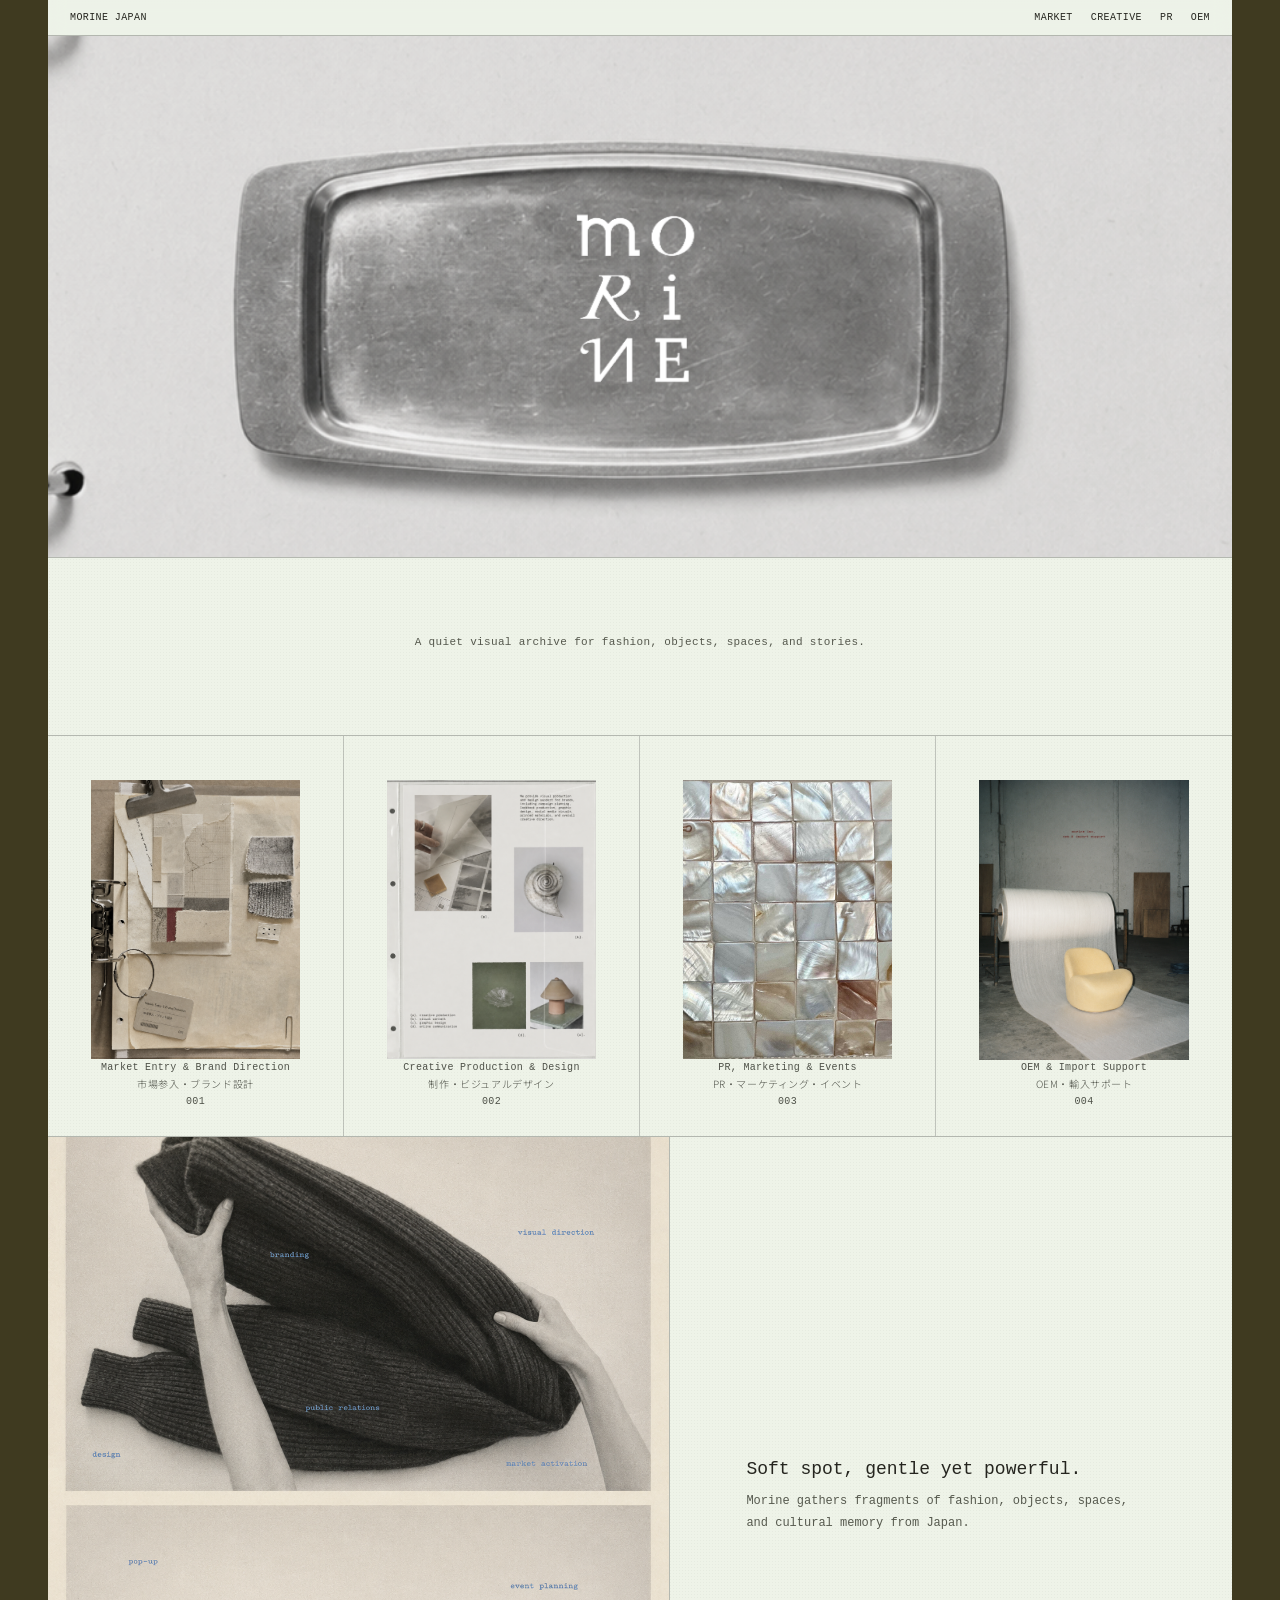
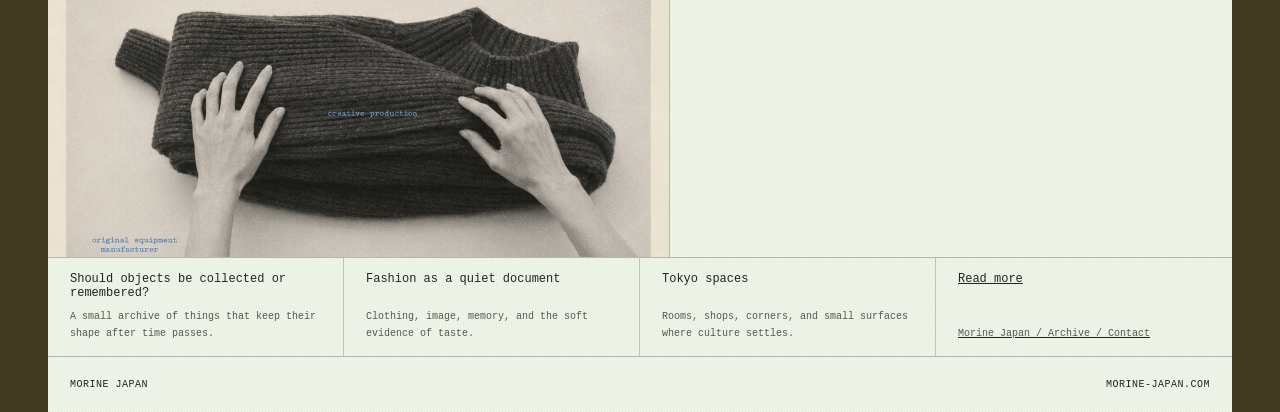
==== index.html @ c007126b "Update index.html" ====
<!DOCTYPE html>
<html lang="en">
<head>
  <meta charset="UTF-8">
  <meta name="viewport" content="width=device-width, initial-scale=1.0">
  <title>Morine</title>
  <link rel="stylesheet" href="./service.css">
</head>
<body>
  <main class="site">
    <header class="topbar">
      <div>Morine Japan</div>
      <nav class="nav" aria-label="Services">
        <a href="./market.html">Market</a>
        <a href="./creative.html">Creative</a>
        <a href="./pr.html">PR</a>
        <a href="./oem.html">OEM</a>
      </nav>
    </header>

    <section class="hero">
      <img class="hero-photo" src="./images/home/hero-01.jpg" alt="Morine hero image">
      <img class="logo" src="./images/logo/morine_logo_W_1028_1.png" alt="Morine logo">
    </section>

    <section class="intro">
      <p>A quiet visual archive for fashion, objects, spaces, and stories.</p>
    </section>

    <section class="product-row" aria-label="Morine services">
      <a class="product" href="./market.html">
        <span class="product-image-frame"><img src="./images/home/story-01.jpg" alt="Market Entry and Brand Direction"></span>
        <div class="caption">Market Entry &amp; Brand Direction<br><span class="jp">市場参入・ブランド設計</span><br>001</div>
      </a>
      <a class="product" href="./creative.html">
        <span class="product-image-frame"><img src="./images/home/fashion-01.jpg" alt="Creative Production and Design"></span>
        <div class="caption">Creative Production &amp; Design<br><span class="jp">制作・ビジュアルデザイン</span><br>002</div>
      </a>
      <a class="product" href="./pr.html">
        <span class="product-image-frame"><img src="./images/home/object-01.jpg" alt="PR, Marketing and Events"></span>
        <div class="caption">PR, Marketing &amp; Events<br><span class="jp">PR・マーケティング・イベント</span><br>003</div>
      </a>
      <a class="product" href="./oem.html">
        <span class="product-image-frame"><img src="./images/home/space-01.jpg" alt="OEM and Import Support"></span>
        <div class="caption">OEM &amp; Import Support<br><span class="jp">OEM・輸入サポート</span><br>004</div>
      </a>
    </section>

    <section class="split">
      <a class="split-image" href="./contact.html"><img src="./images/home/feature-03.jpg" alt="Contact Morine Inc."></a>
      <div class="split-text">
        <div class="note">
          <h2>Soft spot, gentle yet powerful.</h2>
          <p>Morine gathers fragments of fashion, objects, spaces, and cultural memory from Japan.</p>
        </div>
      </div>
    </section>

    <section class="journal-grid">
      <div class="journal"><h3>Should objects be collected or remembered?</h3><p>A small archive of things that keep their shape after time passes.</p></div>
      <div class="journal"><h3>Fashion as a quiet document</h3><p>Clothing, image, memory, and the soft evidence of taste.</p></div>
      <div class="journal"><h3>Tokyo spaces</h3><p>Rooms, shops, corners, and small surfaces where culture settles.</p></div>
      <a class="journal" href="./contact.html">
  <h3>Read more</h3>
  <p>Morine Japan / Archive / Contact</p>
</a>
    </section>

    <footer class="footer"><span>Morine Japan</span><span>morine-japan.com</span></footer>
  </main>
</body>
</html>
---- service.css ----
@import url('https://fonts.googleapis.com/css2?family=Noto+Sans+JP:wght@300;400&display=swap');

body {
  margin: 0;
  background: #3f3a20;
  color: #25251f;
  font-family: "Courier New", Courier, monospace;
}

* { box-sizing: border-box; }

.site {
  width: calc(100% - 96px);
  max-width: 1720px;
  min-height: 100vh;
  margin: 0 auto;
  position: relative;
  overflow: hidden;
  background: #eef3e8;
}

.site::before {
  content: "";
  position: absolute;
  inset: 0;
  z-index: 1;
  pointer-events: none;
  opacity: 0.18;
  background-image:
    radial-gradient(rgba(31, 31, 31, 0.18) 0.5px, transparent 0.5px),
    radial-gradient(rgba(255, 255, 255, 0.5) 0.5px, transparent 0.5px);
  background-size: 3px 3px, 7px 7px;
  mix-blend-mode: multiply;
}

.site > * { position: relative; z-index: 2; }

a { color: inherit; }

.topbar {
  height: 36px;
  padding: 0 22px;
  display: flex;
  align-items: center;
  justify-content: space-between;
  border-bottom: 1px solid rgba(31, 31, 31, 0.28);
  background: rgba(238, 243, 232, 0.78);
  font-size: 10px;
  letter-spacing: 0.04em;
  text-transform: uppercase;
  position: sticky;
  top: 0;
  z-index: 10;
  backdrop-filter: blur(8px);
}

.brand-link { text-decoration: none; }

.nav { display: flex; gap: 18px; }

.nav a {
  color: inherit;
  text-decoration: none;
  transition: opacity 180ms ease;
}

.nav a:hover, .nav a[aria-current="page"] { opacity: 0.5; }

.hero {
  height: 58vh;
  min-height: 420px;
  position: relative;
  overflow: hidden;
  border-bottom: 1px solid rgba(31, 31, 31, 0.28);
}

.hero-photo {
  display: block;
  width: 100%;
  height: 100%;
  object-fit: cover;
  object-position: center;
  transform: translateX(-10%) scale(1.22);
  transform-origin: center;
  filter: saturate(0.78) contrast(0.92);
}

.logo {
  width: min(520px, 56vw);
  height: auto;
  position: absolute;
  top: 50%;
  left: 50%;
  transform: translate(-50%, -50%);
  opacity: 0;
  animation: logoFadeIn 5s ease forwards;
}

@keyframes logoFadeIn { from { opacity: 0; } to { opacity: 1; } }

.intro {
  padding: 74px 28px 82px;
  border-bottom: 1px solid rgba(31, 31, 31, 0.28);
  text-align: center;
}

.intro p {
  max-width: 520px;
  margin: 0 auto;
  color: #55584d;
  font-size: 11px;
  line-height: 1.9;
  letter-spacing: 0.03em;
}

.product-row { display: grid; grid-template-columns: repeat(4, 1fr); border-bottom: 1px solid rgba(31, 31, 31, 0.28); }

.product {
  min-height: 360px;
  padding: 44px 20px 26px;
  display: flex;
  flex-direction: column;
  align-items: center;
  justify-content: space-between;
  overflow: hidden;
  color: inherit;
  border-right: 1px solid rgba(31, 31, 31, 0.22);
  text-align: center;
  text-decoration: none;
}

.product:last-child { border-right: 0; }

.product-image-frame {
  width: min(82%, 370px);
  aspect-ratio: 3 / 4;
  margin-inline: auto;
  overflow: hidden;
}

.product img {
  width: 100%;
  height: 100%;
  display: block;
  object-fit: cover;
  object-position: center;
  mix-blend-mode: multiply;
  transition: transform 0.7s ease, opacity 0.7s ease;
}

.product:hover img { transform: scale(1.06); opacity: 0.88; }

.caption { color: #4e5148; font-size: 10px; line-height: 1.6; letter-spacing: 0.03em; }

.jp {
  font-family: "Noto Sans JP", "Hiragino Sans", sans-serif;
  font-weight: 300;
  letter-spacing: 0.06em;
}

.split { display: grid; grid-template-columns: 1.05fr 0.95fr; border-bottom: 1px solid rgba(31, 31, 31, 0.28); }
.split-image { border-right: 1px solid rgba(31, 31, 31, 0.28); text-decoration: none; }
.split-image img { display: block; width: 100%; height: 720px; object-fit: cover; }
.split-text { display: flex; align-items: center; }
.note { padding: clamp(32px, 6vw, 92px); }
.note h2 { margin: 0 0 12px; font-size: 18px; font-weight: normal; }
.note p { max-width: 430px; margin: 0; color: #56594e; font-size: 12px; line-height: 1.8; }
.journal-grid { display: grid; grid-template-columns: repeat(4, 1fr); border-bottom: 1px solid rgba(31, 31, 31, 0.28); }
.journal { min-height: 60px; padding: 14px 22px; display: flex; flex-direction: column; justify-content: space-between; border-right: 1px solid rgba(31, 31, 31, 0.22); }
.journal:last-child { border-right: 0; }
.journal h3 { margin: 0; font-size: 12px; font-weight: normal; }
.journal p { margin: 8px 0 0; color: #55584d; font-size: 10px; line-height: 1.7; }
.footer { padding: 22px; display: flex; justify-content: space-between; font-size: 10px; letter-spacing: 0.05em; text-transform: uppercase; }

.service-page { display: grid; grid-template-columns: 1.04fr 0.96fr; min-height: calc(100vh - 36px); }
.service-visual { min-height: 640px; padding: clamp(34px, 4.8vw, 82px); display: flex; align-items: center; justify-content: center; border-right: 1px solid rgba(31, 31, 31, 0.28); }
.service-visual img { display: block; width: min(100%, 780px); max-height: 84vh; object-fit: contain; mix-blend-mode: multiply; }
.service-copy { padding: clamp(46px, 7vw, 120px) clamp(30px, 6vw, 100px); display: flex; flex-direction: column; justify-content: center; }
.service-number { margin: 0 0 36px; color: #55584d; font-size: 10px; letter-spacing: 0.08em; }
.service-copy h1 { max-width: 520px; margin: 0 0 48px; font-size: clamp(25px, 2.6vw, 39px); font-weight: normal; line-height: 1.3; letter-spacing: 0; }
.copy-block + .copy-block { margin-top: 34px; }
.copy-label { margin: 0 0 13px; color: #4e5148; font-size: 11px; line-height: 1.75; }
.copy-block > p:last-child { max-width: 570px; margin: 0; color: #3e4139; font-size: 12px; line-height: 1.9; }

/* Each service has its own visual rhythm while sharing the same editorial system. */
.market-layout .service-visual { padding: 48px 4.2vw 42px; align-items: flex-end; }
.market-layout .service-visual img { width: min(100%, 850px); max-height: 89vh; }
.creative-layout { grid-template-columns: 0.94fr 1.06fr; }
.creative-layout .service-visual { padding: 34px 3.2vw 72px; align-items: flex-start; }
.creative-layout .service-visual img { width: 100%; max-height: 89vh; }
.creative-layout .service-copy { padding-top: clamp(70px, 10vw, 160px); }
.pr-layout .service-visual { padding: 34px 7.5vw 34px; align-items: center; }
.pr-layout .service-visual img { width: min(100%, 690px); max-height: 90vh; }
.pr-layout .service-copy { padding-top: clamp(58px, 8vw, 132px); }
.oem-layout { grid-template-columns: 1.08fr 0.92fr; }
.oem-layout .service-visual { padding: 38px 4.4vw 54px; align-items: center; }
.oem-layout .service-visual img { width: 100%; max-height: 88vh; }
.oem-layout .service-copy { padding-top: clamp(52px, 7vw, 118px); }

.contact-page { min-height: calc(100vh - 36px); padding: clamp(48px, 7vw, 120px) clamp(24px, 6vw, 100px); }
.contact-content { width: min(100%, 860px); margin: 0 auto; }
.contact-image { overflow: hidden; }
.contact-image img { display: block; width: 100%; max-height: 78vh; object-fit: contain; }
.contact-copy { padding: 30px 0 0; }
.contact-copy h1 { margin: 0; font-size: clamp(22px, 2.4vw, 36px); font-weight: normal; line-height: 1.25; }

@media (max-width: 760px) {
  .site { width: calc(100% - 24px); }
  .nav { gap: 12px; }
  .nav a { font-size: 9px; }
  .hero { height: 54vh; min-height: 360px; }
  .logo { width: min(360px, 72vw); }
  .product-row, .split, .journal-grid, .service-page { grid-template-columns: 1fr; }
  .product, .journal, .split-image, .service-visual { border-right: 0; border-bottom: 1px solid rgba(31, 31, 31, 0.22); }
  .split-image img { height: auto; }
  .footer { flex-direction: column; gap: 10px; }
  .service-visual { min-height: 0; padding: 48px 34px; }
  .service-visual img { max-height: none; }
  .service-copy { padding: 52px 30px 72px; }
  .market-layout .service-visual, .creative-layout .service-visual, .pr-layout .service-visual, .oem-layout .service-visual { padding: 46px 30px; }
  .contact-page { padding: 46px 30px 72px; }
  .contact-copy { padding-top: 24px; }
}
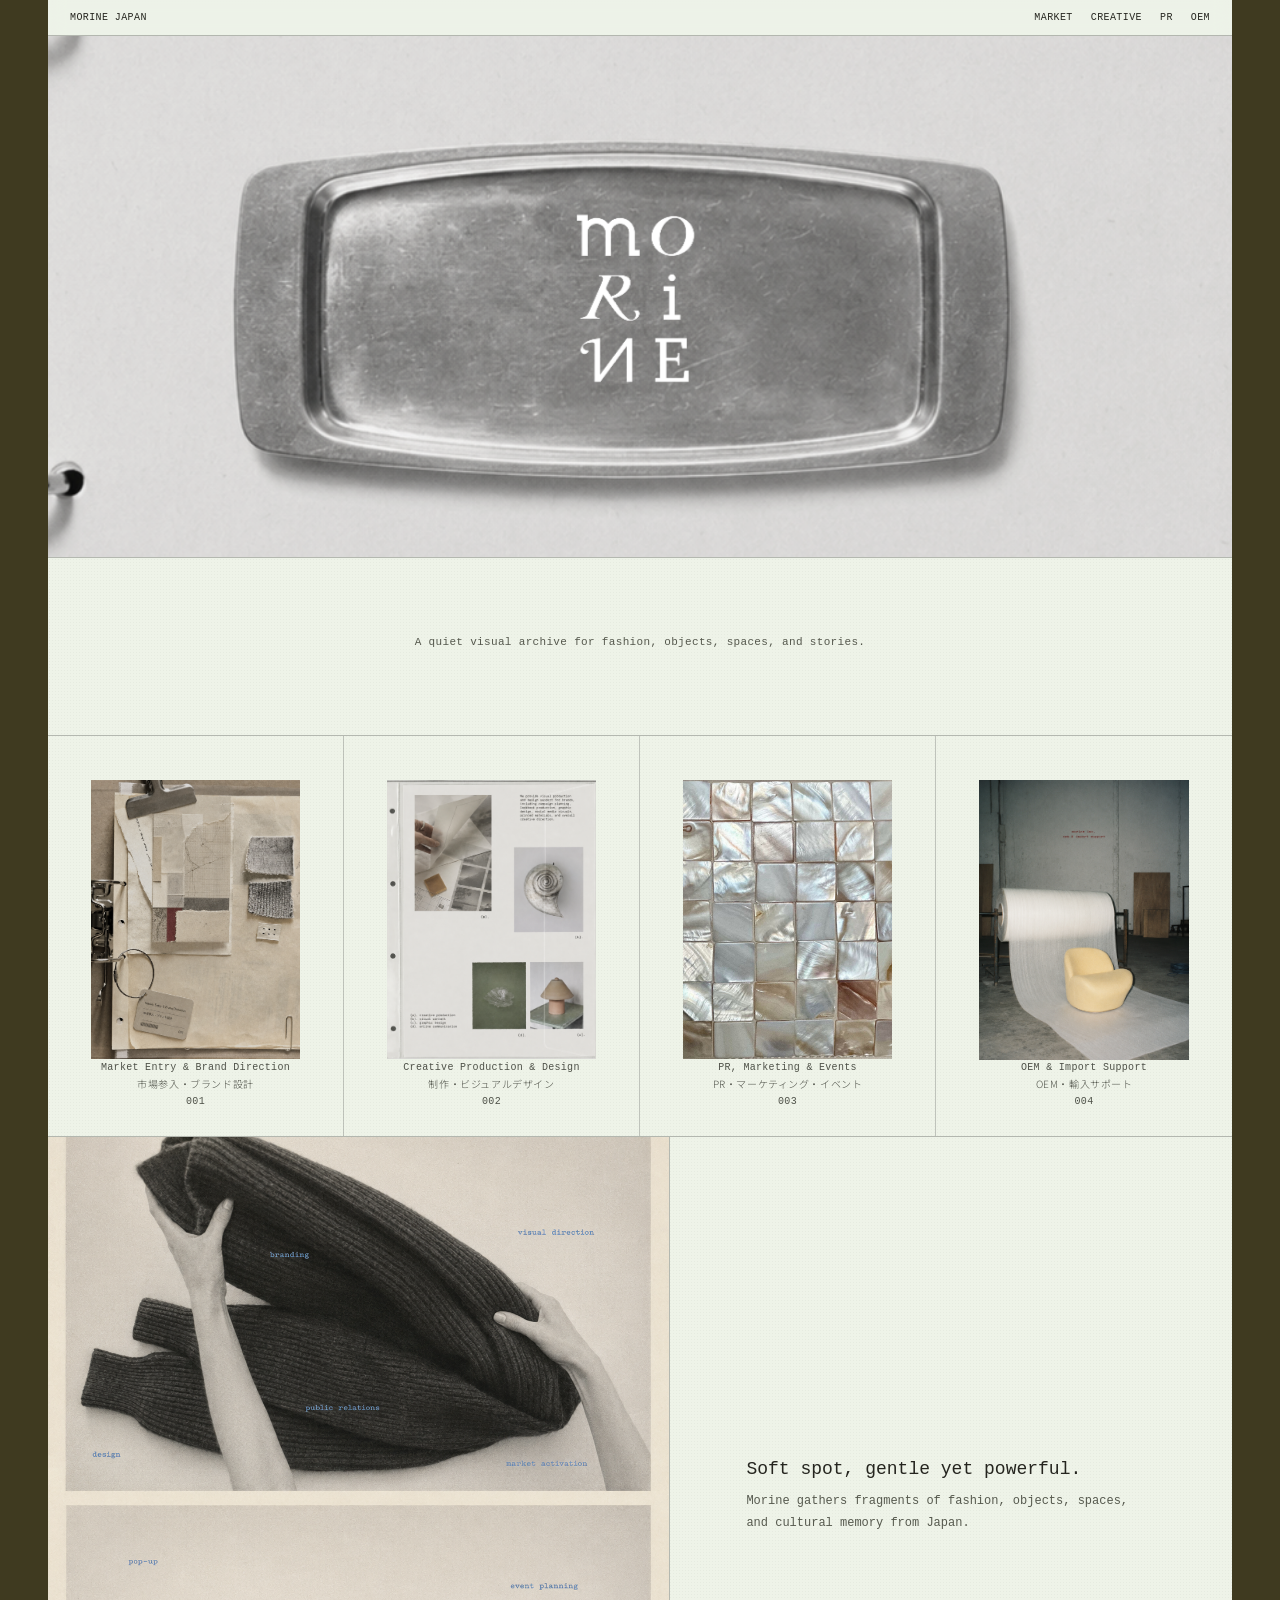
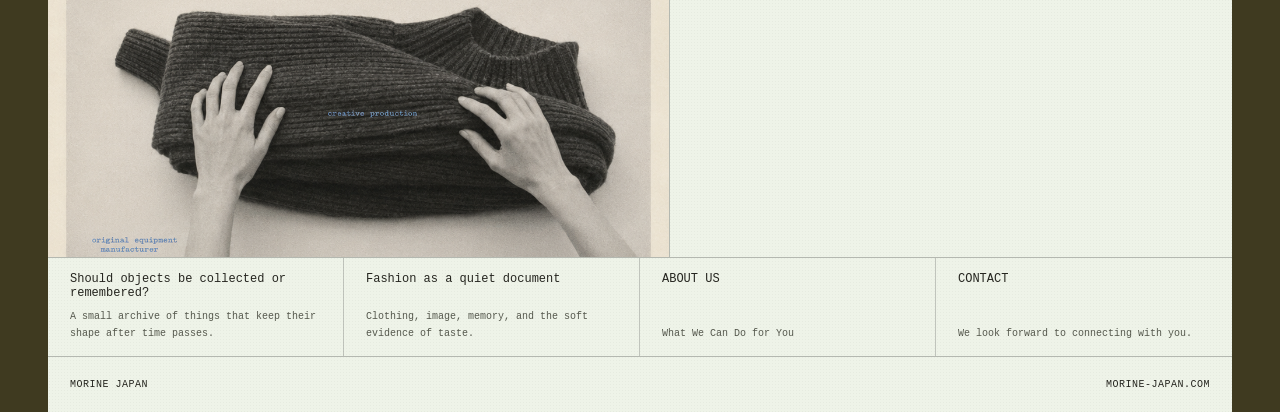
==== commit 5ada7e48: "Update index.html" ====
--- a/index.html
+++ b/index.html
@@ -59,10 +59,13 @@
     <section class="journal-grid">
       <div class="journal"><h3>Should objects be collected or remembered?</h3><p>A small archive of things that keep their shape after time passes.</p></div>
       <div class="journal"><h3>Fashion as a quiet document</h3><p>Clothing, image, memory, and the soft evidence of taste.</p></div>
-      <div class="journal"><h3>Tokyo spaces</h3><p>Rooms, shops, corners, and small surfaces where culture settles.</p></div>
+      <a class="journal" href="./about.html">
+  <h3>ABOUT US</h3>
+  <p>What We Can Do for You</p>
+</a>
       <a class="journal" href="./contact.html">
-  <h3>Read more</h3>
-  <p>Morine Japan / Archive / Contact</p>
+  <h3>CONTACT</h3>
+  <p>We look forward to connecting with you.</p>
 </a>
     </section>
 
--- a/service.css
+++ b/service.css
@@ -166,7 +166,8 @@
 .note h2 { margin: 0 0 12px; font-size: 18px; font-weight: normal; }
 .note p { max-width: 430px; margin: 0; color: #56594e; font-size: 12px; line-height: 1.8; }
 .journal-grid { display: grid; grid-template-columns: repeat(4, 1fr); border-bottom: 1px solid rgba(31, 31, 31, 0.28); }
-.journal { min-height: 60px; padding: 14px 22px; display: flex; flex-direction: column; justify-content: space-between; border-right: 1px solid rgba(31, 31, 31, 0.22); }
+.journal { min-height: 60px; padding: 14px 22px; display: flex; flex-direction: column; justify-content: space-between;color: inherit;
+text-decoration: none; border-right: 1px solid rgba(31, 31, 31, 0.22); }
 .journal:last-child { border-right: 0; }
 .journal h3 { margin: 0; font-size: 12px; font-weight: normal; }
 .journal p { margin: 8px 0 0; color: #55584d; font-size: 10px; line-height: 1.7; }
@@ -221,3 +222,59 @@
   .contact-page { padding: 46px 30px 72px; }
   .contact-copy { padding-top: 24px; }
 }
+/* ===== Contact page final style override ===== */
+
+.journal {
+  color: inherit;
+  text-decoration: none;
+}
+
+.journal:hover {
+  opacity: 0.72;
+}
+
+.contact-page {
+  min-height: calc(100vh - 36px);
+  padding: clamp(48px, 7vw, 120px) clamp(24px, 6vw, 100px);
+}
+
+.contact-content {
+  width: min(100%, 960px);
+  margin: 0 auto;
+  text-align: center;
+}
+
+.contact-image {
+  overflow: hidden;
+  margin: 0 auto;
+}
+
+.contact-image img {
+  display: block;
+  width: 100%;
+  max-height: 72vh;
+  object-fit: contain;
+  margin: 0 auto;
+}
+
+.contact-copy {
+  padding: 34px 0 0;
+  text-align: center;
+  font-family: "Courier New", Courier, monospace;
+  letter-spacing: 0.04em;
+  color: #25251f;
+}
+
+.contact-copy h1 {
+  margin: 0 0 28px;
+  font-size: clamp(18px, 2.1vw, 28px);
+  font-weight: normal;
+  line-height: 1.5;
+}
+
+.contact-copy p {
+  margin: 0 0 8px;
+  font-size: 12px;
+  line-height: 1.8;
+  text-transform: uppercase;
+}
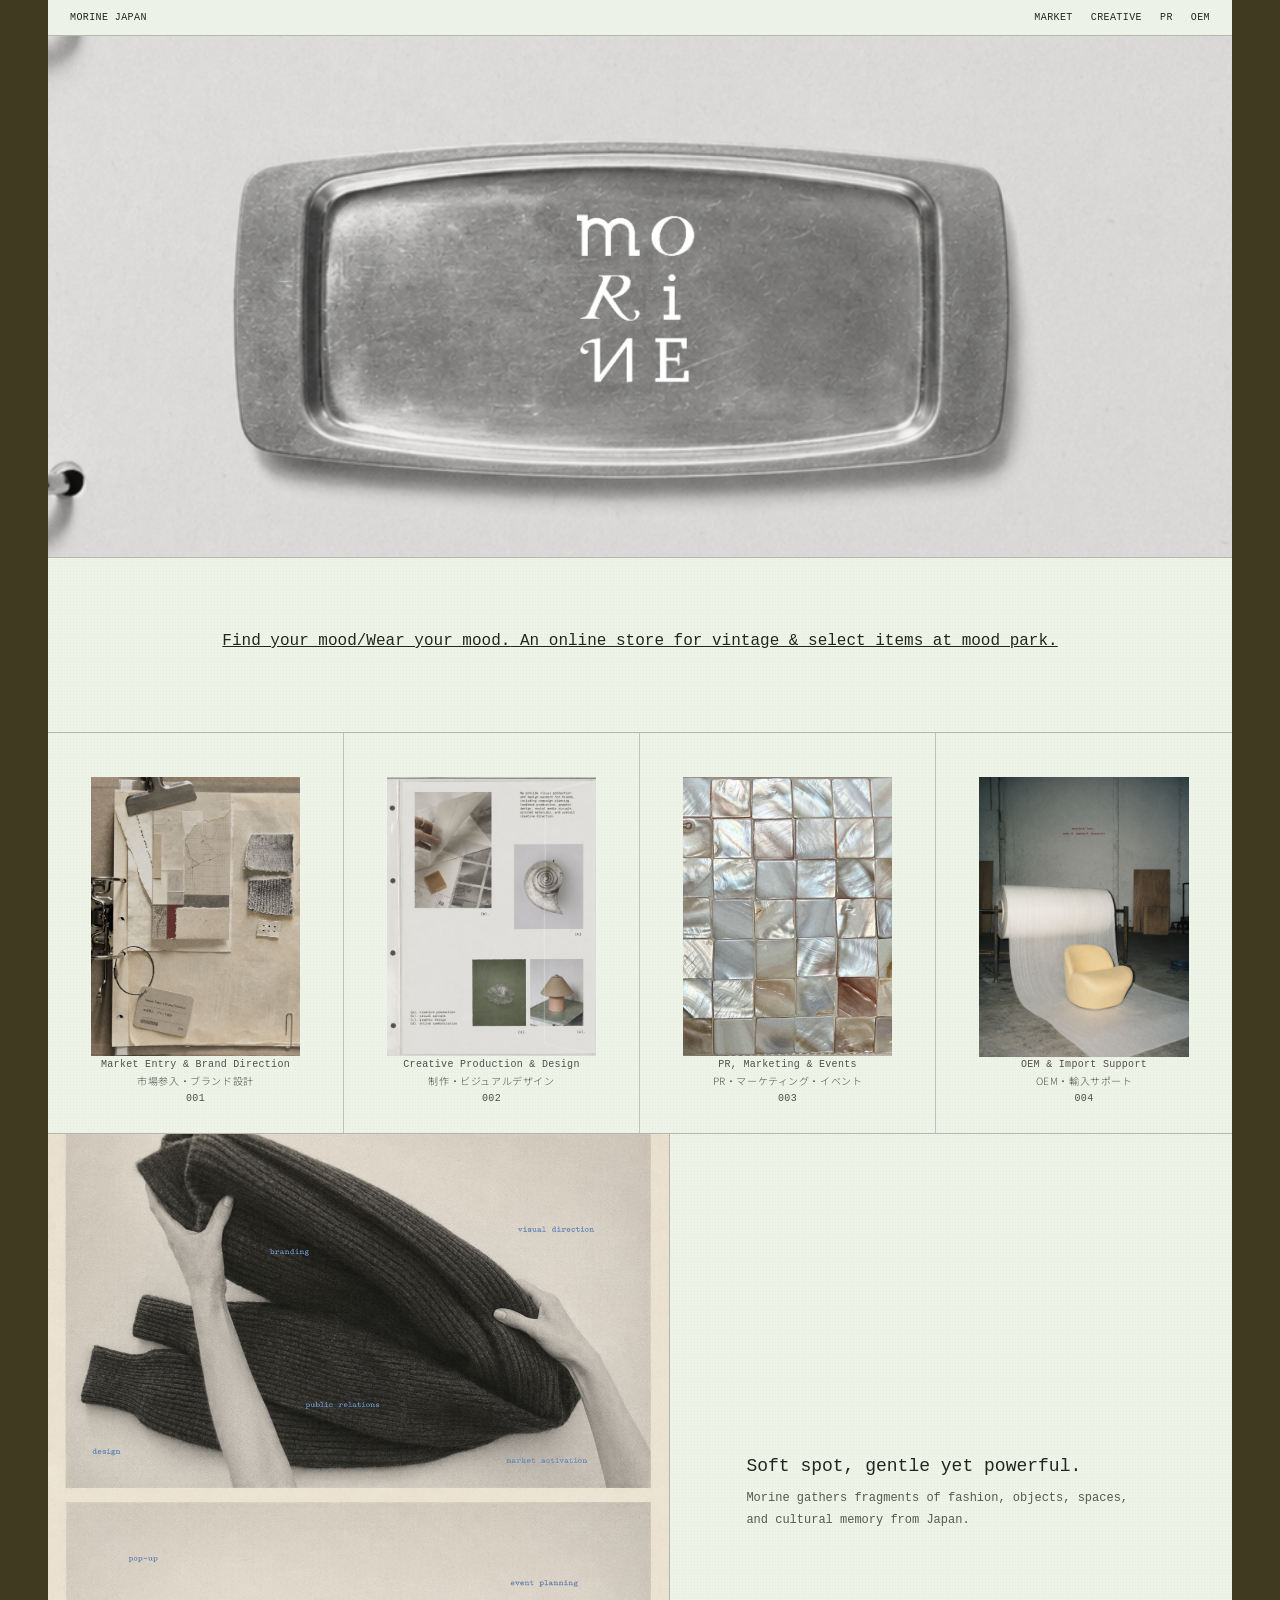
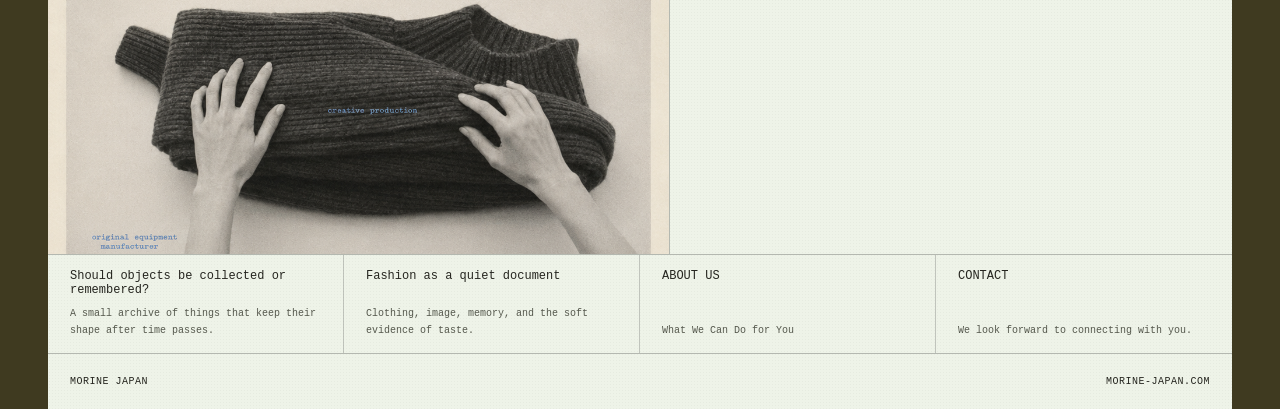
==== commit a83fe726: "Update index.html" ====
--- a/index.html
+++ b/index.html
@@ -23,9 +23,12 @@
       <img class="logo" src="./images/logo/morine_logo_W_1028_1.png" alt="Morine logo">
     </section>
 
-    <section class="intro">
-      <p>A quiet visual archive for fashion, objects, spaces, and stories.</p>
-    </section>
+<section class="intro">
+  <a class="mood-link" href="https://moodpark.base.shop" target="_blank" rel="noopener noreferrer">
+    <span class="mood-main">Find your mood/Wear your mood.</span>
+    <span class="mood-sub">An online store for vintage & select items at mood park.</span>
+  </a>
+</section>
 
     <section class="product-row" aria-label="Morine services">
       <a class="product" href="./market.html">
--- a/service.css
+++ b/service.css
@@ -278,3 +278,84 @@
   line-height: 1.8;
   text-transform: uppercase;
 }
+
+/* ===== About page final style ===== */
+
+.brand,
+.nav a,
+.journal {
+  color: inherit;
+  text-decoration: none;
+}
+
+.journal:hover {
+  opacity: 0.72;
+}
+
+.about-page {
+  min-height: calc(100vh - 36px);
+  padding: clamp(72px, 10vw, 150px) clamp(32px, 8vw, 140px);
+}
+
+.about-copy {
+  width: min(100%, 980px);
+  margin: 0;
+  text-align: left;
+  font-family: "Courier New", Courier, monospace;
+  color: #25251f;
+  letter-spacing: 0.03em;
+}
+
+.about-copy h1 {
+  margin: 0;
+  font-size: clamp(42px, 5vw, 72px);
+  line-height: 1.15;
+  font-weight: 700;
+}
+
+.about-subtitle {
+  margin: 18px 0 0;
+  font-size: clamp(18px, 1.8vw, 26px);
+  line-height: 1.8;
+  font-family: "Hiragino Mincho ProN", "Yu Mincho", "Noto Serif JP", serif;
+  font-weight: 300;
+  letter-spacing: 0.04em;
+}
+
+.about-gap {
+  height: 64px;
+}
+
+.about-copy p {
+  margin: 0 0 24px;
+  max-width: 980px;
+  font-size: clamp(15px, 1.4vw, 23px);
+  line-height: 2.05;
+  font-weight: normal;
+}
+
+.about-copy .jp-text {
+  font-family: "Hiragino Mincho ProN", "Yu Mincho", "Noto Serif JP", serif;
+  font-weight: 300;
+  letter-spacing: 0.04em;
+  line-height: 2.1;
+}
+
+@media (max-width: 760px) {
+  .about-page {
+    padding: 64px 28px 96px;
+  }
+
+  .about-copy h1 {
+    font-size: 38px;
+  }
+
+  .about-copy p {
+    font-size: 14px;
+    line-height: 2;
+  }
+
+  .about-gap {
+    height: 46px;
+  }
+}
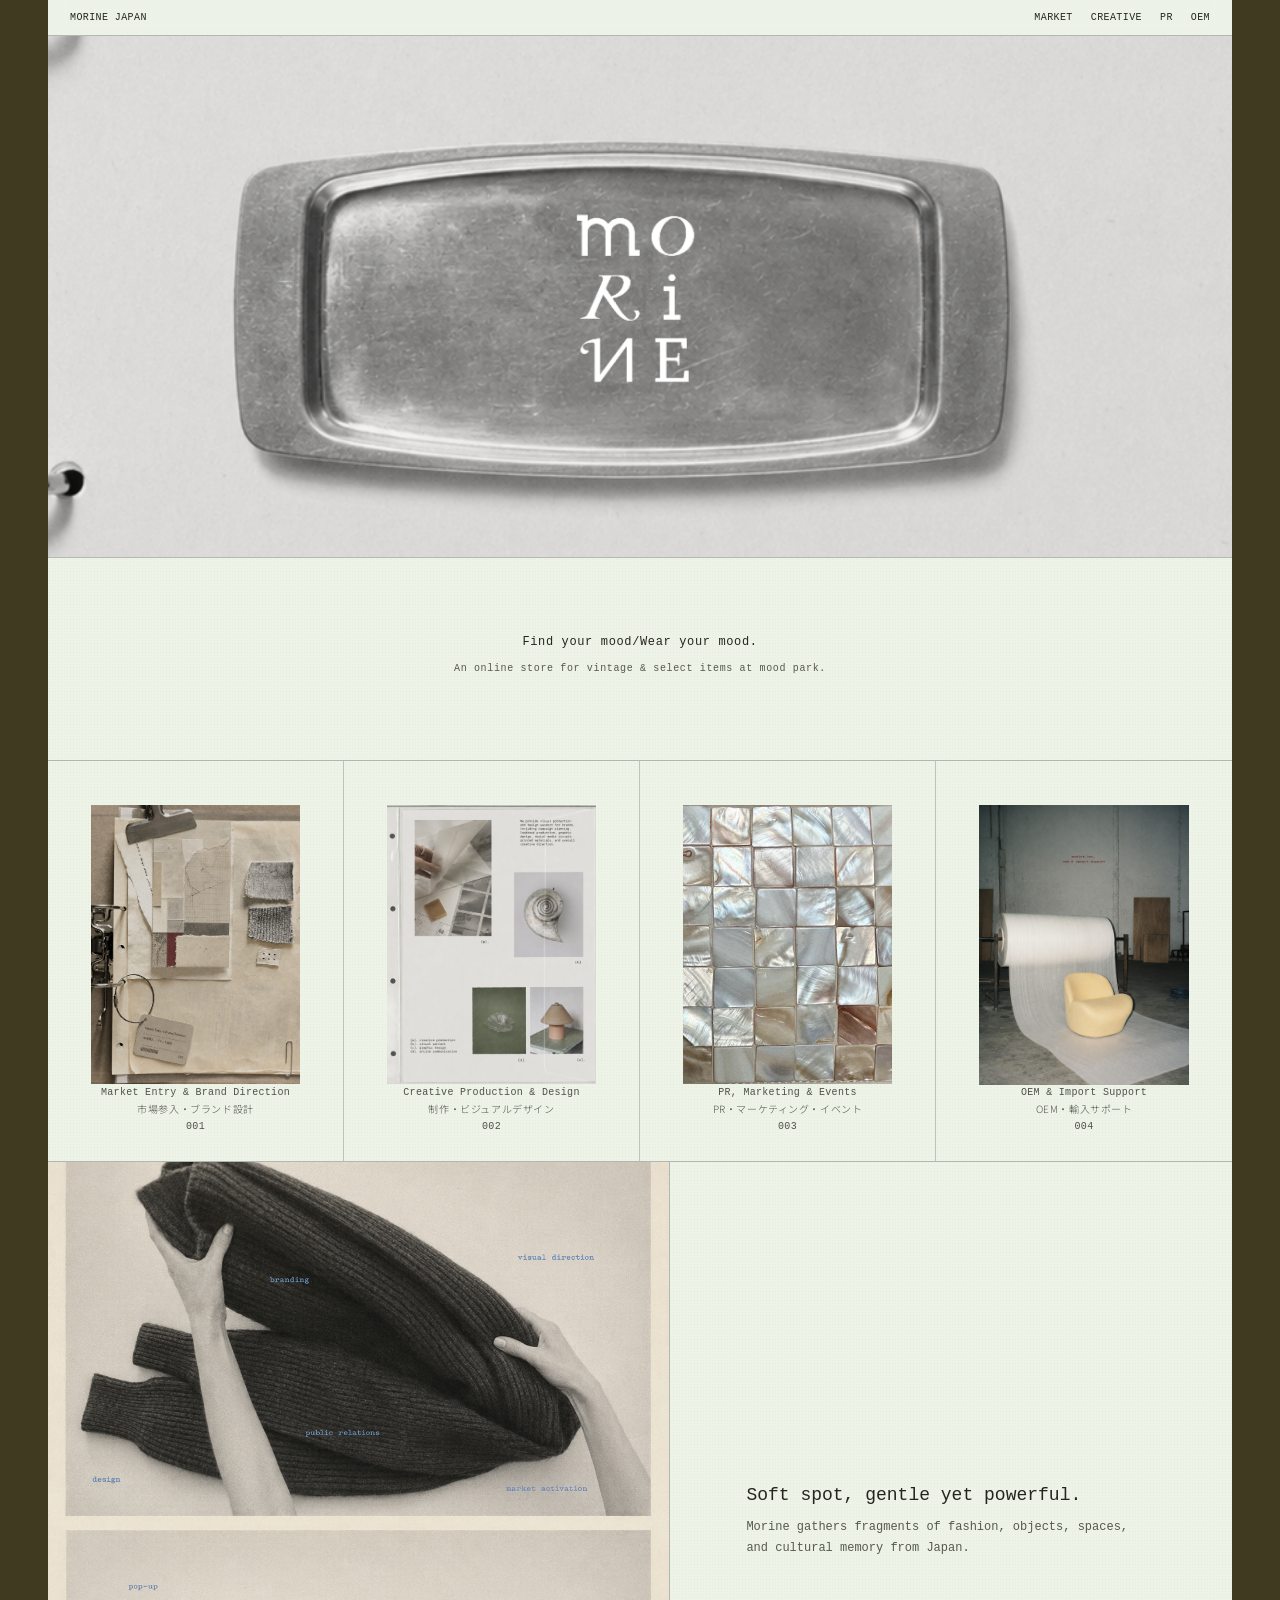
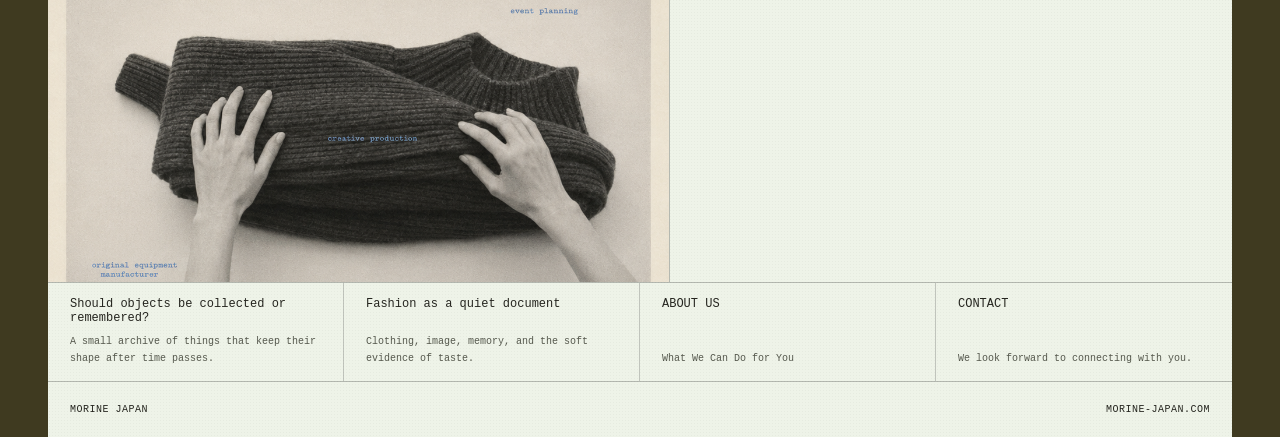
==== commit 291d0a89: "Update index.html" ====
--- a/index.html
+++ b/index.html
@@ -26,7 +26,7 @@
 <section class="intro">
   <a class="mood-link" href="https://moodpark.base.shop" target="_blank" rel="noopener noreferrer">
     <span class="mood-main">Find your mood/Wear your mood.</span>
-    <span class="mood-sub">An online store for vintage & select items at mood park.</span>
+    <span class="mood-sub">An online store for vintage &amp; select items at mood park.</span>
   </a>
 </section>
 
--- a/service.css
+++ b/service.css
@@ -359,3 +359,31 @@
     height: 46px;
   }
 }
+/* ===== Mood Park intro link ===== */
+
+.mood-link {
+  display: inline-flex;
+  flex-direction: column;
+  align-items: center;
+  gap: 8px;
+  color: inherit;
+  text-decoration: none;
+  font-family: "Courier New", Courier, monospace;
+  letter-spacing: 0.04em;
+  transition: opacity 0.4s ease;
+}
+
+.mood-link:hover {
+  opacity: 0.62;
+}
+
+.mood-main {
+  font-size: 12px;
+  line-height: 1.7;
+}
+
+.mood-sub {
+  font-size: 10px;
+  line-height: 1.8;
+  color: #55584d;
+}
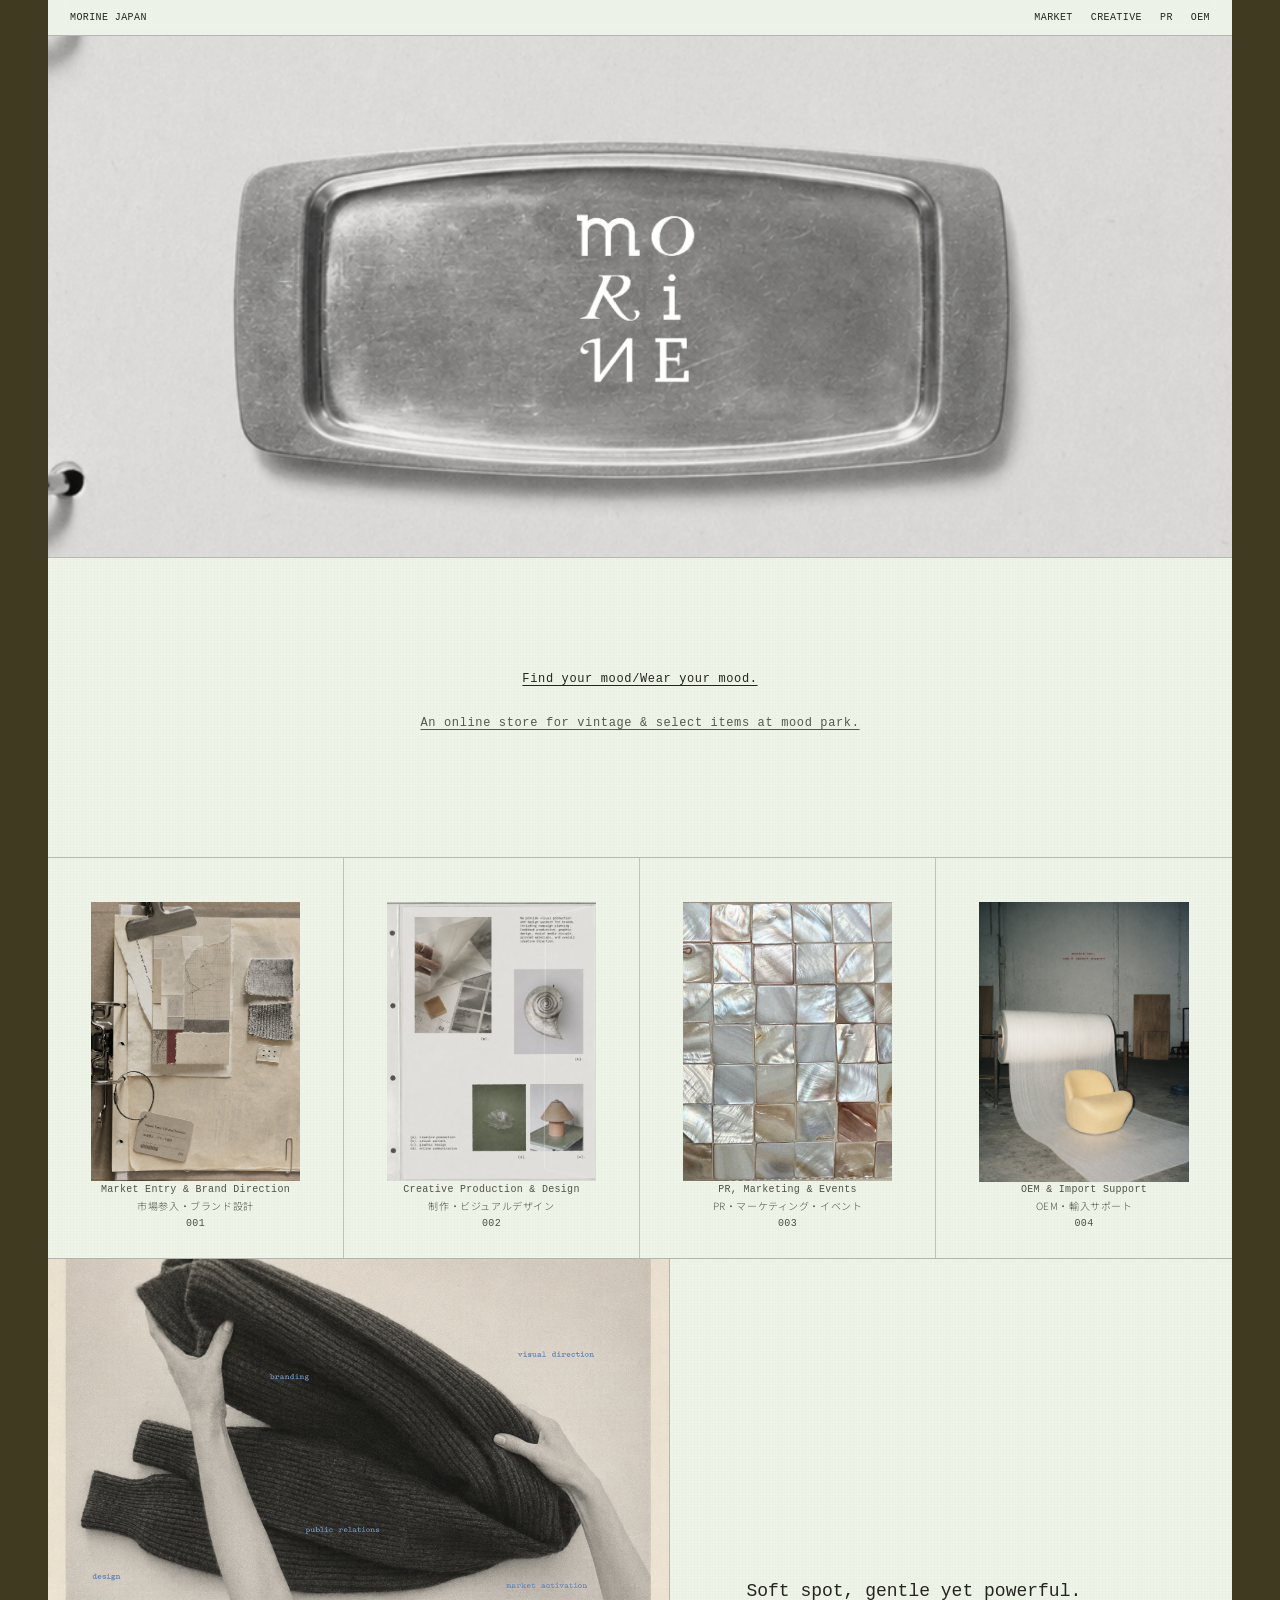
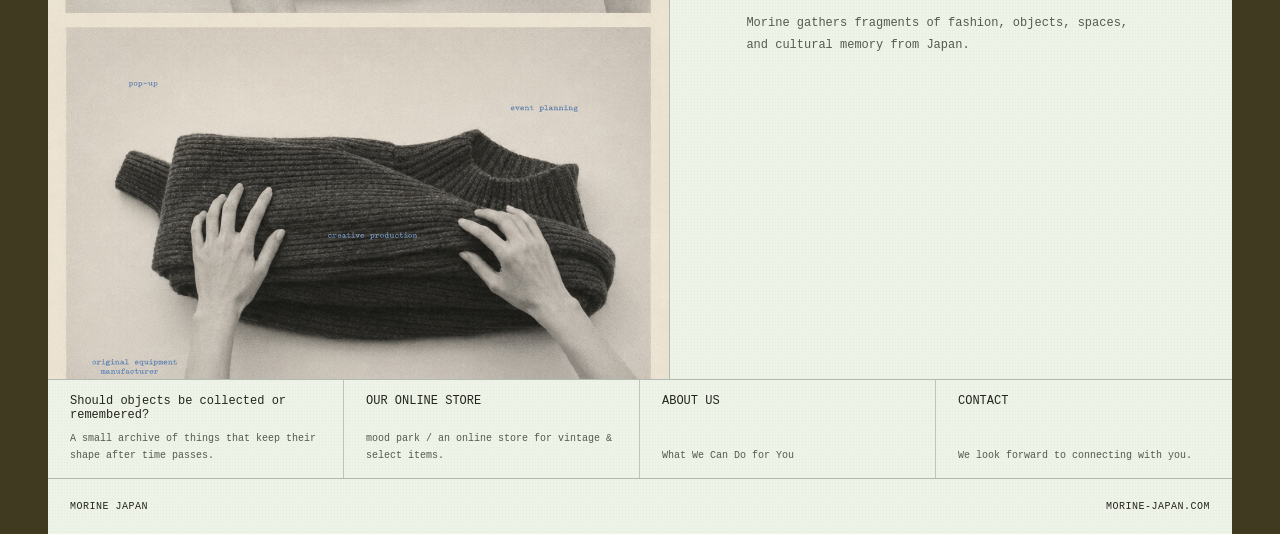
==== commit 8dc75723: "Update index.html" ====
--- a/index.html
+++ b/index.html
@@ -61,7 +61,10 @@
 
     <section class="journal-grid">
       <div class="journal"><h3>Should objects be collected or remembered?</h3><p>A small archive of things that keep their shape after time passes.</p></div>
-      <div class="journal"><h3>Fashion as a quiet document</h3><p>Clothing, image, memory, and the soft evidence of taste.</p></div>
+      <a class="journal" href="https://moodpark.base.shop/" target="_blank" rel="noopener noreferrer">
+  <h3>OUR ONLINE STORE</h3>
+  <p>mood park / an online store for vintage &amp; select items.</p>
+</a>
       <a class="journal" href="./about.html">
   <h3>ABOUT US</h3>
   <p>What We Can Do for You</p>
--- a/service.css
+++ b/service.css
@@ -387,3 +387,146 @@
   line-height: 1.8;
   color: #55584d;
 }
+/* ===== Mood Park intro final override ===== */
+
+.intro {
+  padding: 111px 28px 123px;
+}
+
+.mood-link {
+  display: inline-flex;
+  flex-direction: column;
+  align-items: center;
+  gap: 24px;
+  color: inherit;
+  text-decoration: none;
+  font-family: "Courier New", Courier, monospace;
+  letter-spacing: 0.04em;
+  transition: opacity 0.4s ease;
+}
+
+.mood-link:hover {
+  opacity: 0.62;
+}
+
+.mood-main,
+.mood-sub {
+  display: block;
+  text-decoration: underline;
+  text-underline-offset: 3px;
+}
+
+.mood-main {
+  font-size: 12px;
+  line-height: 1.7;
+}
+
+.mood-sub {
+  font-size: 12px;
+  line-height: 1.7;
+  color: #55584d;
+}
+
+@media (max-width: 760px) {
+  .intro {
+    padding: 82px 24px 92px;
+  }
+
+  .mood-link {
+    gap: 18px;
+  }
+
+  .mood-main,
+  .mood-sub {
+    font-size: 11px;
+  }
+}
+/* ===== About page layout final override ===== */
+
+.site .about-page {
+  min-height: calc(100vh - 36px);
+  padding: clamp(92px, 10vw, 160px) clamp(28px, 8vw, 140px) clamp(120px, 12vw, 180px);
+  box-sizing: border-box;
+}
+
+.site .about-copy {
+  width: min(100%, 980px);
+  margin: 0 auto;
+  text-align: left;
+  font-family: "Courier New", Courier, monospace;
+  color: #25251f;
+  letter-spacing: 0.03em;
+}
+
+.site .about-copy h1 {
+  margin: 0 0 28px;
+  font-size: clamp(42px, 5.4vw, 78px);
+  line-height: 1.08;
+  font-weight: 700;
+}
+
+.site .about-subtitle {
+  margin: 0 0 84px;
+  font-size: clamp(17px, 1.7vw, 24px);
+  line-height: 1.8;
+  font-family: "Hiragino Mincho ProN", "Yu Mincho", "Noto Serif JP", serif;
+  font-weight: 300;
+  letter-spacing: 0.04em;
+}
+
+.site .about-gap {
+  height: 72px;
+}
+
+.site .about-copy p {
+  margin: 0 0 28px;
+  max-width: 980px;
+  font-size: clamp(14px, 1.16vw, 18px);
+  line-height: 2.05;
+  font-weight: normal;
+}
+
+.site .about-copy .jp-text {
+  font-family: "Hiragino Mincho ProN", "Yu Mincho", "Noto Serif JP", serif;
+  font-weight: 300;
+  letter-spacing: 0.035em;
+  line-height: 2.12;
+}
+
+.site .about-copy .jp-text + .jp-text {
+  margin-top: 30px;
+}
+
+.site .about-copy .about-gap + p {
+  margin-top: 0;
+}
+
+@media (max-width: 760px) {
+  .site .about-page {
+    padding: 72px 28px 110px;
+  }
+
+  .site .about-copy {
+    width: 100%;
+  }
+
+  .site .about-copy h1 {
+    font-size: 38px;
+    margin-bottom: 24px;
+  }
+
+  .site .about-subtitle {
+    font-size: 16px;
+    margin-bottom: 56px;
+  }
+
+  .site .about-gap {
+    height: 52px;
+  }
+
+  .site .about-copy p {
+    font-size: 13px;
+    line-height: 2;
+    margin-bottom: 24px;
+  }
+}
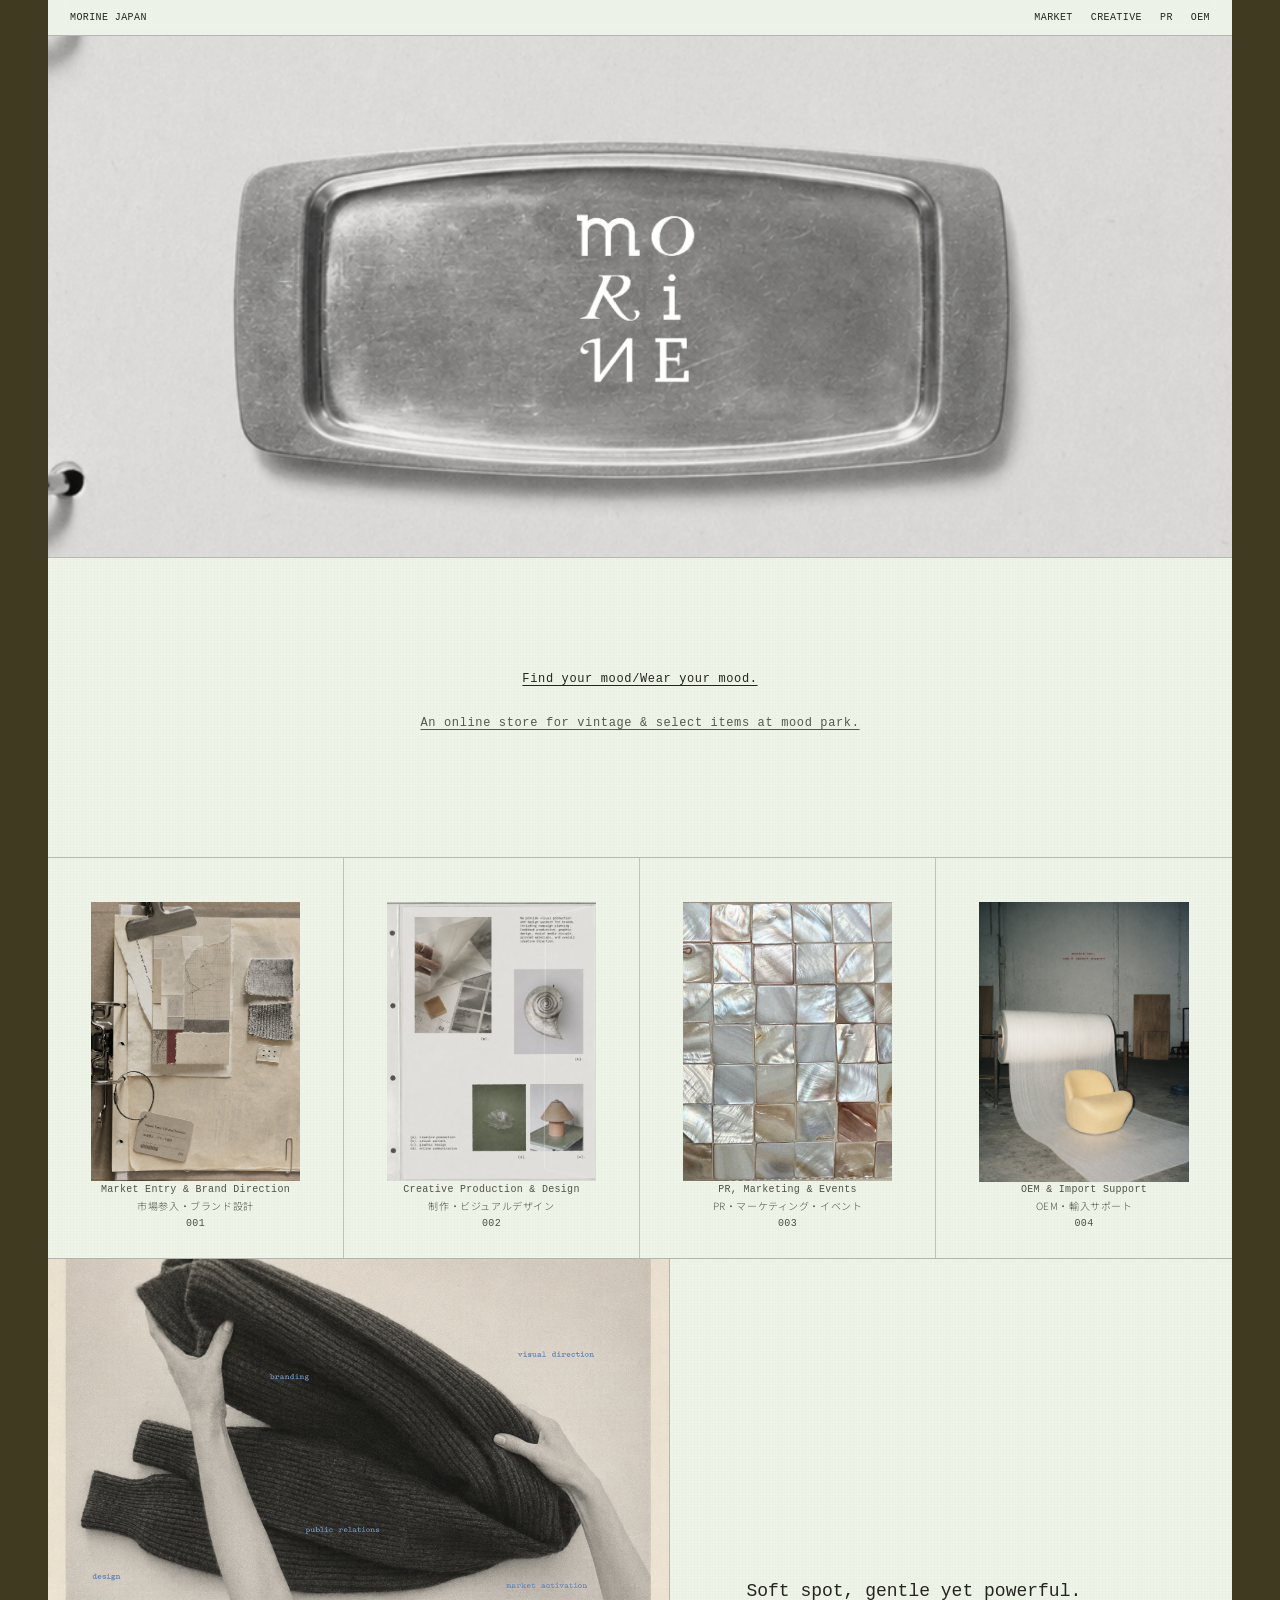
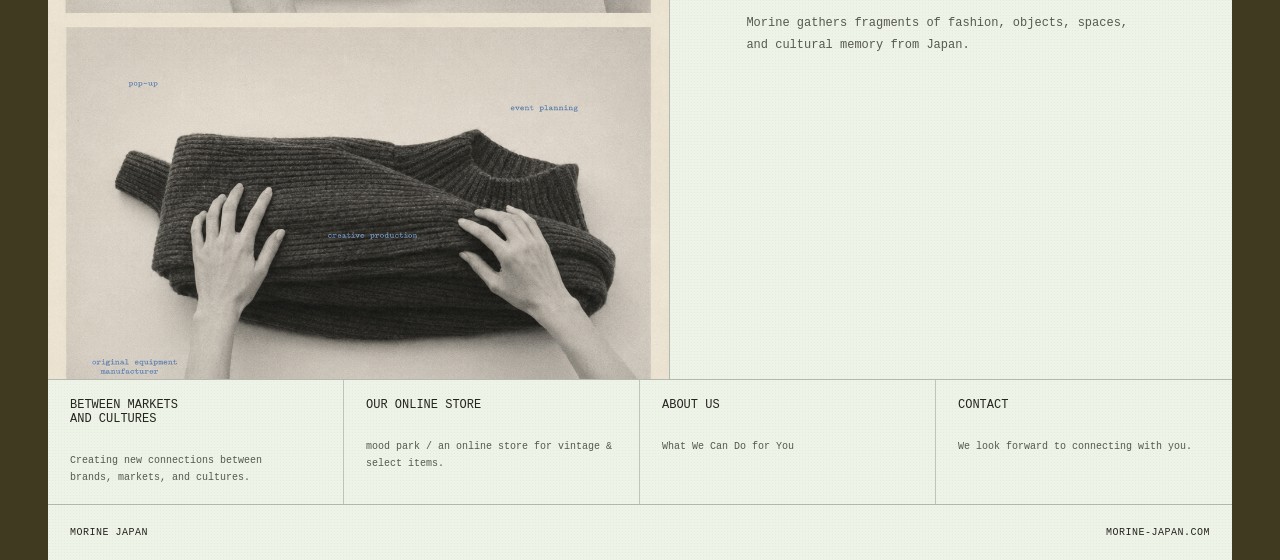
==== commit e484433d: "Update index.html" ====
--- a/index.html
+++ b/index.html
@@ -60,7 +60,10 @@
     </section>
 
     <section class="journal-grid">
-      <div class="journal"><h3>Should objects be collected or remembered?</h3><p>A small archive of things that keep their shape after time passes.</p></div>
+      <div class="journal journal-statement">
+  <h3>BETWEEN MARKETS<br>AND CULTURES</h3>
+  <p>Creating new connections between<br>brands, markets, and cultures.</p>
+</div>
       <a class="journal" href="https://moodpark.base.shop/" target="_blank" rel="noopener noreferrer">
   <h3>OUR ONLINE STORE</h3>
   <p>mood park / an online store for vintage &amp; select items.</p>
--- a/service.css
+++ b/service.css
@@ -530,3 +530,161 @@
     margin-bottom: 24px;
   }
 }
+/* ===== Journal row spacing final override ===== */
+
+.journal {
+  min-height: 88px;
+  padding: 18px 22px;
+  justify-content: flex-start;
+  gap: 26px;
+  color: inherit;
+  text-decoration: none;
+}
+
+.journal h3 {
+  margin: 0;
+}
+
+.journal p {
+  margin: 0;
+}
+
+.journal:hover {
+  opacity: 0.72;
+}
+/* ===== About page typography final override ===== */
+
+.site .about-page {
+  min-height: calc(100vh - 36px);
+  padding: clamp(88px, 10vw, 150px) clamp(28px, 8vw, 140px) clamp(120px, 12vw, 180px);
+  box-sizing: border-box;
+}
+
+.site .about-copy {
+  width: min(100%, 820px);
+  margin: 0 auto;
+  text-align: left;
+  font-family: "Courier New", Courier, monospace;
+  color: #25251f;
+  letter-spacing: 0.025em;
+}
+
+.site .about-copy h1 {
+  margin: 0 0 26px;
+  font-size: clamp(42px, 5vw, 72px);
+  line-height: 1.08;
+  font-weight: 700;
+}
+
+.site .about-subtitle {
+  margin: 0;
+  font-size: clamp(17px, 1.5vw, 23px);
+  line-height: 1.8;
+  font-family: "Hiragino Mincho ProN", "Yu Mincho", "Noto Serif JP", serif;
+  font-weight: 300;
+  letter-spacing: 0.04em;
+}
+
+.site .about-gap {
+  height: 72px;
+}
+
+.site .about-copy p {
+  margin: 0 0 30px;
+  max-width: 820px;
+  font-size: clamp(14px, 1.05vw, 17px);
+  line-height: 2.05;
+  font-weight: normal;
+}
+
+.site .about-copy .jp-text {
+  font-family: "Hiragino Mincho ProN", "Yu Mincho", "Noto Serif JP", serif;
+  font-weight: 300;
+  letter-spacing: 0.035em;
+  line-height: 2.15;
+}
+
+@media (max-width: 760px) {
+  .site .about-page {
+    padding: 72px 28px 110px;
+  }
+
+  .site .about-copy {
+    width: 100%;
+  }
+
+  .site .about-copy h1 {
+    font-size: 38px;
+    margin-bottom: 24px;
+  }
+
+  .site .about-subtitle {
+    font-size: 16px;
+  }
+
+  .site .about-gap {
+    height: 52px;
+  }
+
+  .site .about-copy p {
+    font-size: 13px;
+    line-height: 2;
+    margin-bottom: 26px;
+  }
+}
+/* ===== Service detail typography final override ===== */
+
+.service-copy {
+  max-width: 760px !important;
+}
+
+.service-copy h1 {
+  font-family: "Courier New", Courier, monospace !important;
+  font-weight: normal !important;
+  letter-spacing: 0.045em !important;
+  line-height: 1.16 !important;
+}
+
+.service-copy p {
+  max-width: 660px !important;
+  font-size: clamp(14px, 1.18vw, 19px) !important;
+  line-height: 2.05 !important;
+  letter-spacing: 0.035em !important;
+  text-wrap: pretty;
+}
+
+.service-copy .jp-text {
+  max-width: 700px !important;
+  font-family: "Hiragino Mincho ProN", "Yu Mincho", "Noto Serif JP", serif !important;
+  font-weight: 300 !important;
+  letter-spacing: 0.04em !important;
+  line-height: 2.12 !important;
+}
+
+.service-copy .service-label,
+.service-copy .service-kicker {
+  font-family: "Courier New", Courier, monospace !important;
+  font-weight: normal !important;
+  letter-spacing: 0.06em !important;
+}
+
+@media (max-width: 760px) {
+  .service-copy {
+    max-width: 100% !important;
+  }
+
+  .service-copy h1 {
+    font-size: clamp(34px, 10vw, 48px) !important;
+    line-height: 1.18 !important;
+  }
+
+  .service-copy p {
+    max-width: 100% !important;
+    font-size: 13px !important;
+    line-height: 2 !important;
+  }
+
+  .service-copy .jp-text {
+    max-width: 100% !important;
+  }
+}
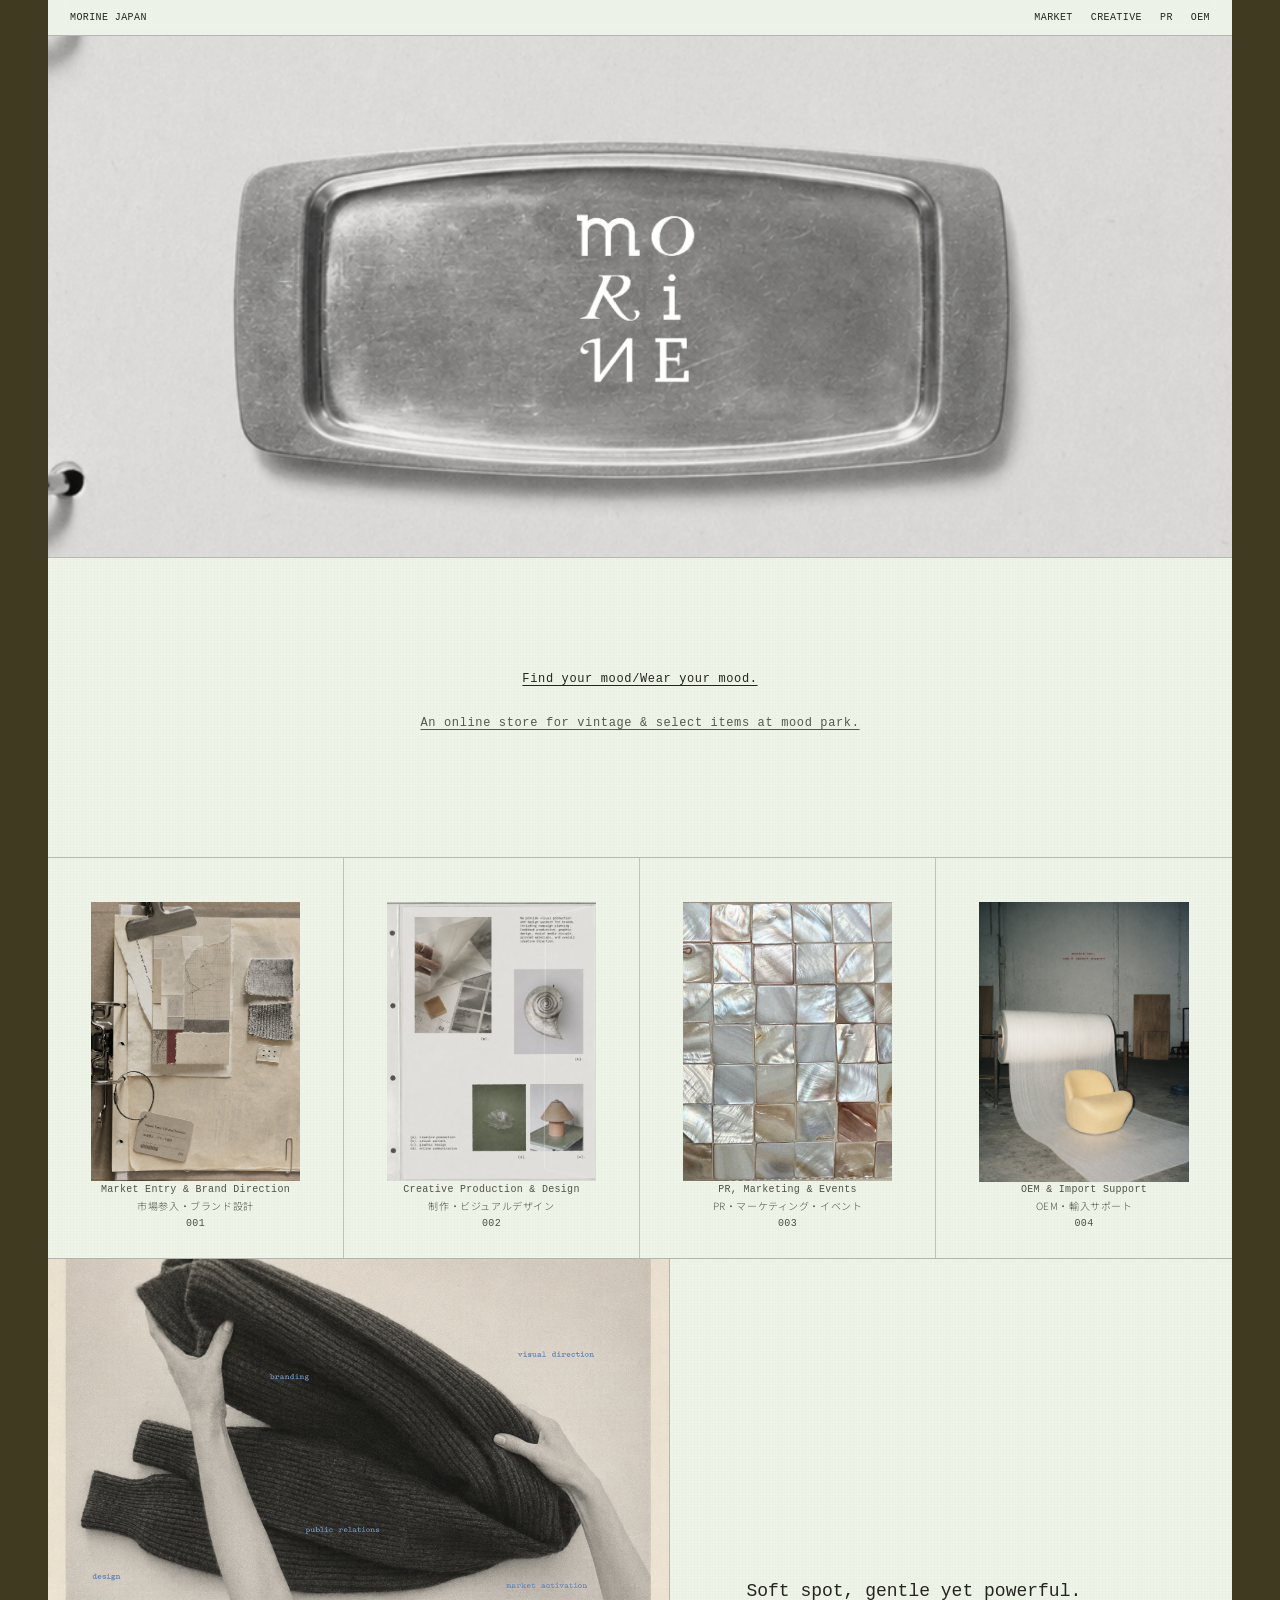
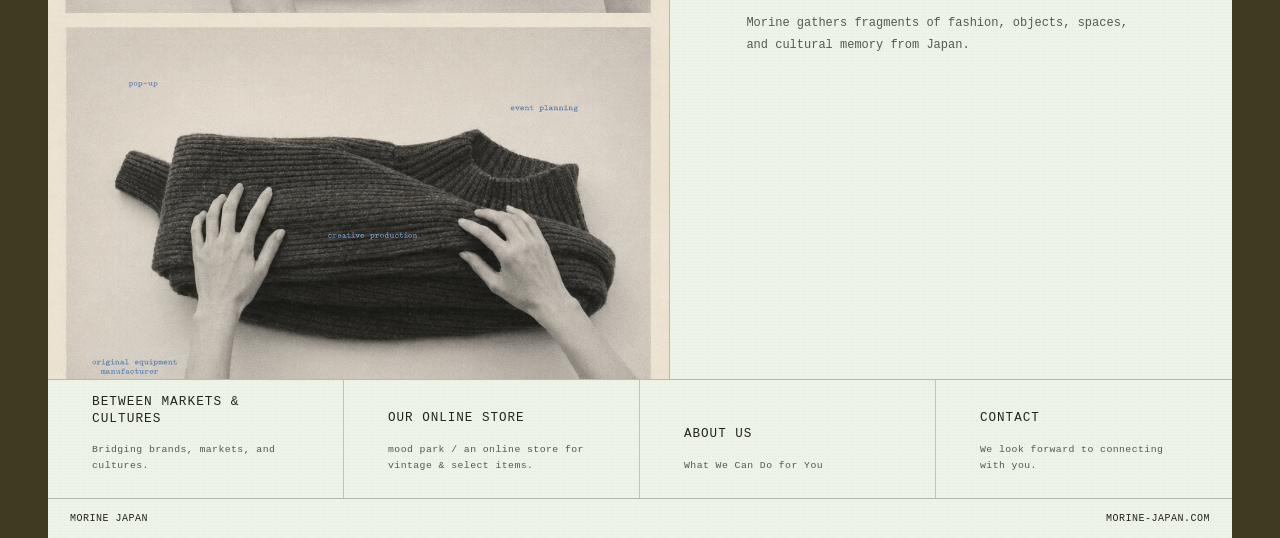
==== commit b3fcb613: "Update index.html" ====
--- a/index.html
+++ b/index.html
@@ -61,8 +61,8 @@
 
     <section class="journal-grid">
       <div class="journal journal-statement">
-  <h3>BETWEEN MARKETS<br>AND CULTURES</h3>
-  <p>Creating new connections between<br>brands, markets, and cultures.</p>
+  <h3>BETWEEN MARKETS &amp; CULTURES</h3>
+  <p>Bridging brands, markets, and cultures.</p>
 </div>
       <a class="journal" href="https://moodpark.base.shop/" target="_blank" rel="noopener noreferrer">
   <h3>OUR ONLINE STORE</h3>
--- a/service.css
+++ b/service.css
@@ -688,3 +688,360 @@
     max-width: 100% !important;
   }
 }
+
+/* ===== Journal row compact final override ===== */
+
+.journal-grid {
+  min-height: auto;
+}
+
+.journal {
+  min-height: 118px;
+  padding: 24px 34px;
+  justify-content: flex-start;
+  gap: 34px;
+  color: inherit;
+  text-decoration: none;
+  box-sizing: border-box;
+}
+
+.journal h3 {
+  margin: 0;
+  max-width: 280px;
+  font-size: 15px;
+  line-height: 1.35;
+  letter-spacing: 0.07em;
+  font-weight: normal;
+}
+
+.journal p {
+  margin: 0;
+  max-width: 300px;
+  font-size: 12px;
+  line-height: 1.75;
+  letter-spacing: 0.045em;
+}
+
+.journal-statement h3 {
+  font-size: 16px;
+  line-height: 1.32;
+  letter-spacing: 0.075em;
+}
+
+.journal-statement p {
+  max-width: 310px;
+}
+
+@media (max-width: 760px) {
+  .journal {
+    min-height: 112px;
+    padding: 22px 24px;
+    gap: 24px;
+  }
+
+  .journal h3 {
+    font-size: 14px;
+  }
+
+  .journal p {
+    font-size: 11px;
+  }
+}
+
+/* ===== Journal row tighter override ===== */
+
+.journal-grid {
+  min-height: auto !important;
+}
+
+.journal {
+  min-height: 92px !important;
+  padding: 18px 30px !important;
+  justify-content: flex-start !important;
+  gap: 18px !important;
+  color: inherit !important;
+  text-decoration: none !important;
+  box-sizing: border-box !important;
+}
+
+.journal h3 {
+  margin: 0 !important;
+  max-width: 360px !important;
+  font-size: 13px !important;
+  line-height: 1.32 !important;
+  letter-spacing: 0.07em !important;
+  font-weight: normal !important;
+}
+
+.journal p {
+  margin: 0 !important;
+  max-width: 360px !important;
+  font-size: 10.5px !important;
+  line-height: 1.65 !important;
+  letter-spacing: 0.045em !important;
+}
+
+.journal-statement h3 {
+  font-size: 13px !important;
+  line-height: 1.32 !important;
+}
+
+.journal-statement p {
+  max-width: 380px !important;
+}
+
+@media (max-width: 760px) {
+  .journal {
+    min-height: 90px !important;
+    padding: 18px 22px !important;
+    gap: 14px !important;
+  }
+
+  .journal h3 {
+    font-size: 12px !important;
+  }
+
+  .journal p {
+    font-size: 10px !important;
+    line-height: 1.6 !important;
+  }
+}
+/* ===== About page typography match service pages ===== */
+
+.site .about-copy {
+  width: min(100%, 760px) !important;
+  margin: 0 auto !important;
+  text-align: left !important;
+  font-family: "Courier New", Courier, monospace !important;
+  color: #25251f !important;
+  letter-spacing: 0.035em !important;
+}
+
+.site .about-copy h1 {
+  margin: 0 0 56px !important;
+  font-family: "Courier New", Courier, monospace !important;
+  font-size: clamp(48px, 6vw, 82px) !important;
+  line-height: 1.16 !important;
+  font-weight: normal !important;
+  letter-spacing: 0.045em !important;
+}
+
+.site .about-subtitle {
+  margin: 0 0 88px !important;
+  font-family: "Hiragino Mincho ProN", "Yu Mincho", "Noto Serif JP", serif !important;
+  font-size: clamp(15px, 1.2vw, 18px) !important;
+  line-height: 2.05 !important;
+  font-weight: 300 !important;
+  letter-spacing: 0.04em !important;
+}
+
+.site .about-copy p {
+  margin: 0 0 34px !important;
+  max-width: 760px !important;
+  font-family: "Courier New", Courier, monospace !important;
+  font-size: clamp(14px, 1.18vw, 19px) !important;
+  line-height: 2.05 !important;
+  font-weight: normal !important;
+  letter-spacing: 0.035em !important;
+}
+
+.site .about-copy .jp-text {
+  font-family: "Hiragino Mincho ProN", "Yu Mincho", "Noto Serif JP", serif !important;
+  font-weight: 300 !important;
+  font-size: clamp(14px, 1.18vw, 19px) !important;
+  line-height: 2.12 !important;
+  letter-spacing: 0.04em !important;
+}
+
+.site .about-gap {
+  height: 74px !important;
+}
+
+@media (max-width: 760px) {
+  .site .about-copy {
+    width: 100% !important;
+  }
+
+  .site .about-copy h1 {
+    font-size: clamp(36px, 10vw, 48px) !important;
+    line-height: 1.18 !important;
+    margin-bottom: 46px !important;
+  }
+
+  .site .about-subtitle {
+    margin-bottom: 60px !important;
+    font-size: 14px !important;
+  }
+
+  .site .about-copy p,
+  .site .about-copy .jp-text {
+    max-width: 100% !important;
+    font-size: 13px !important;
+    line-height: 2 !important;
+  }
+
+  .site .about-gap {
+    height: 52px !important;
+  }
+}
+/* ===== Bottom journal row height tighter final ===== */
+
+.journal-grid {
+  min-height: 0 !important;
+}
+
+.journal {
+  height: 150px !important;
+  min-height: 0 !important;
+  padding: 22px 34px !important;
+  justify-content: flex-start !important;
+  gap: 22px !important;
+  box-sizing: border-box !important;
+}
+
+.journal h3 {
+  margin: 0 !important;
+  font-size: 12px !important;
+  line-height: 1.35 !important;
+  letter-spacing: 0.07em !important;
+}
+
+.journal p {
+  margin: 0 !important;
+  font-size: 10px !important;
+  line-height: 1.55 !important;
+  letter-spacing: 0.045em !important;
+}
+
+.footer {
+  padding: 16px 22px !important;
+}
+
+@media (max-width: 760px) {
+  .journal {
+    height: auto !important;
+    min-height: 96px !important;
+    padding: 18px 22px !important;
+    gap: 16px !important;
+  }
+
+  .journal h3 {
+    font-size: 12px !important;
+  }
+
+  .journal p {
+    font-size: 10px !important;
+    line-height: 1.55 !important;
+  }
+}
+/* ===== Match About Japanese font with service pages ===== */
+
+.site .about-subtitle,
+.site .about-copy .jp-text {
+  font-family: "Noto Sans JP", "Hiragino Kaku Gothic ProN", "Yu Gothic", "YuGothic", "Meiryo", sans-serif !important;
+  font-weight: 300 !important;
+  letter-spacing: 0.035em !important;
+  line-height: 2.05 !important;
+  color: #25251f !important;
+}
+
+.site .about-subtitle {
+  font-size: clamp(15px, 1.2vw, 18px) !important;
+}
+
+.site .about-copy .jp-text {
+  font-size: clamp(14px, 1.18vw, 19px) !important;
+}
+
+/* Keep service Japanese in the same font direction */
+.service-copy .jp-text {
+  font-family: "Noto Sans JP", "Hiragino Kaku Gothic ProN", "Yu Gothic", "YuGothic", "Meiryo", sans-serif !important;
+  font-weight: 300 !important;
+  letter-spacing: 0.035em !important;
+  line-height: 2.05 !important;
+}
+/* ===== Bottom journal row compact text width final ===== */
+
+.journal {
+  height: 118px !important;
+  min-height: 0 !important;
+  padding: 18px 44px 16px !important;
+  justify-content: flex-start !important;
+  gap: 16px !important;
+  box-sizing: border-box !important;
+}
+
+.journal h3 {
+  max-width: 250px !important;
+  margin: 0 !important;
+  font-size: 11px !important;
+  line-height: 1.35 !important;
+  letter-spacing: 0.075em !important;
+  font-weight: normal !important;
+}
+
+.journal p {
+  max-width: 260px !important;
+  margin: 0 !important;
+  font-size: 9.8px !important;
+  line-height: 1.62 !important;
+  letter-spacing: 0.045em !important;
+}
+
+.journal-statement h3 {
+  max-width: 230px !important;
+}
+
+.journal-statement p {
+  max-width: 260px !important;
+}
+
+.footer {
+  padding: 14px 22px !important;
+}
+
+@media (max-width: 760px) {
+  .journal {
+    height: auto !important;
+    min-height: 96px !important;
+    padding: 18px 22px !important;
+    gap: 14px !important;
+  }
+
+  .journal h3,
+  .journal p {
+    max-width: 100% !important;
+  }
+}
+/* ===== Bottom journal text position final ===== */
+
+.journal {
+  height: 118px !important;
+  padding: 20px 44px 24px !important;
+  justify-content: flex-end !important;
+  align-items: flex-start !important;
+  gap: 15px !important;
+  text-align: left !important;
+}
+
+.journal h3 {
+  font-size: 12.6px !important;
+  line-height: 1.34 !important;
+  letter-spacing: 0.078em !important;
+  max-width: 250px !important;
+}
+
+.journal p {
+  font-size: 9.8px !important;
+  line-height: 1.62 !important;
+  max-width: 260px !important;
+}
+
+.journal-statement h3 {
+  font-size: 12.8px !important;
+  max-width: 240px !important;
+}
+
+.journal-statement p {
+  max-width: 260px !important;
+}
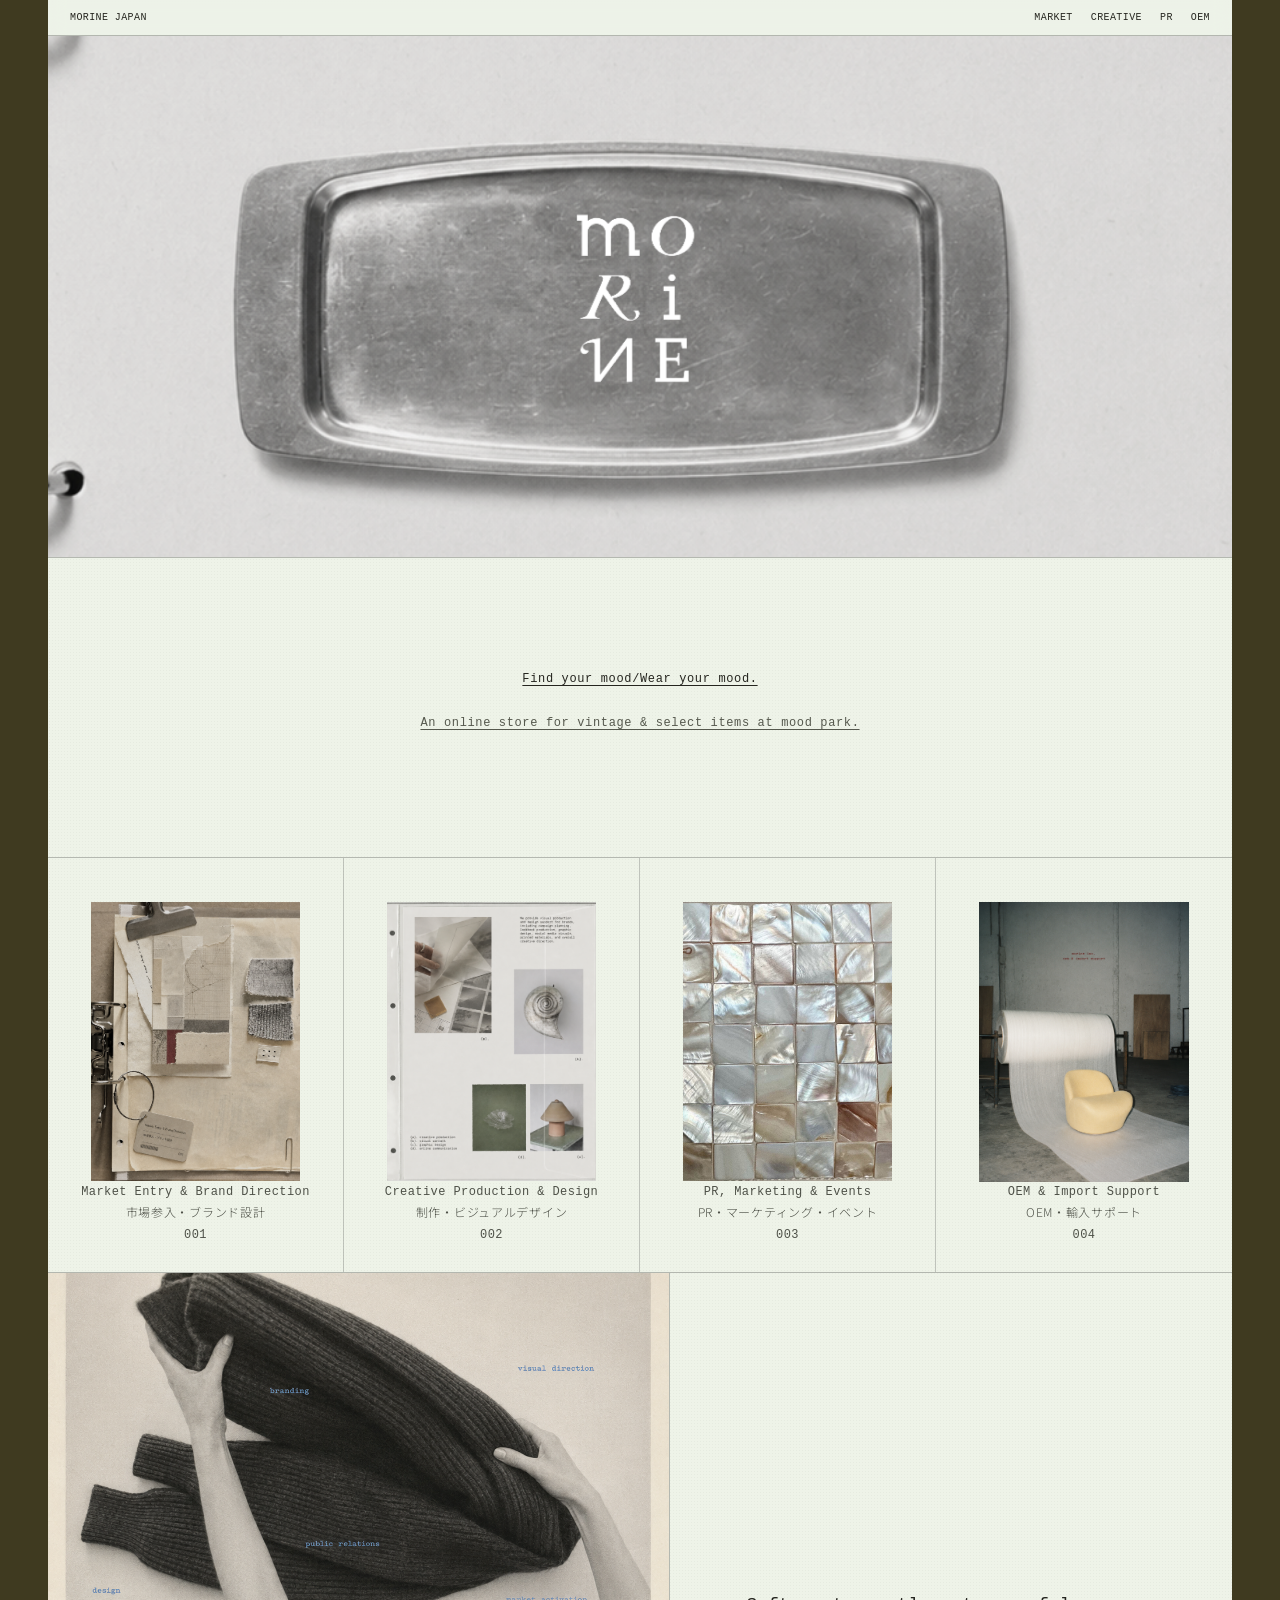
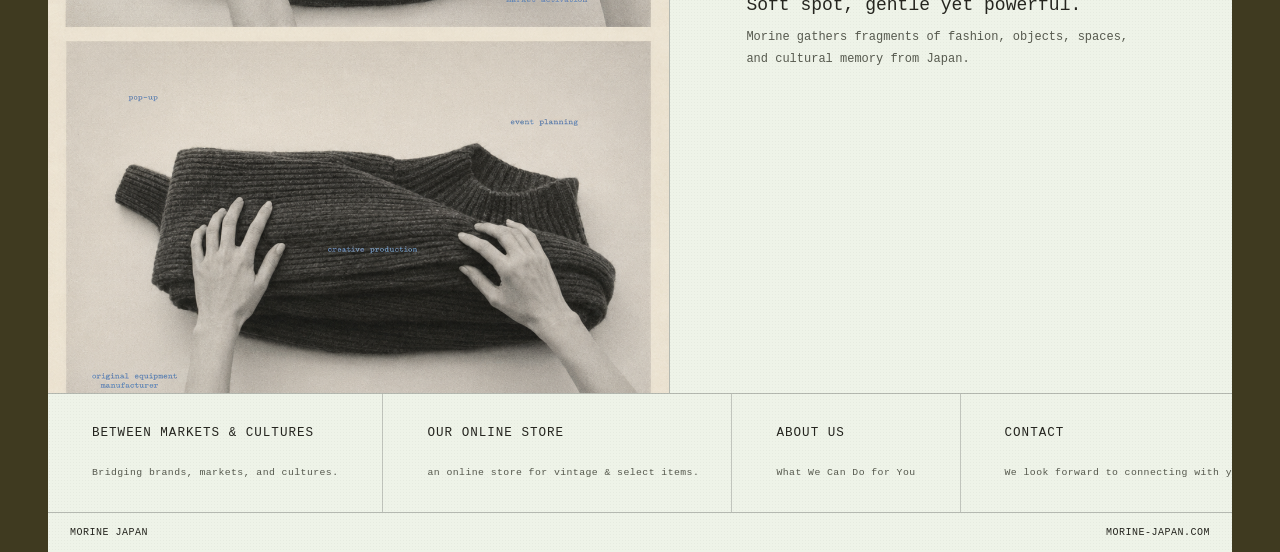
==== commit cc58bb5d: "Update index.html" ====
--- a/index.html
+++ b/index.html
@@ -66,7 +66,7 @@
 </div>
       <a class="journal" href="https://moodpark.base.shop/" target="_blank" rel="noopener noreferrer">
   <h3>OUR ONLINE STORE</h3>
-  <p>mood park / an online store for vintage &amp; select items.</p>
+ <p>an online store for vintage &amp; select items.</p>
 </a>
       <a class="journal" href="./about.html">
   <h3>ABOUT US</h3>
--- a/service.css
+++ b/service.css
@@ -1017,7 +1017,7 @@
 
 .journal {
   height: 118px !important;
-  padding: 20px 44px 24px !important;
+  padding: 20px 44px 18px !important;
   justify-content: flex-end !important;
   align-items: flex-start !important;
   gap: 15px !important;
@@ -1045,3 +1045,47 @@
 .journal-statement p {
   max-width: 260px !important;
 }
+/* ===== Service card caption size +2px ===== */
+
+.product .caption {
+  font-size: 12px !important;
+  line-height: 1.72 !important;
+  letter-spacing: 0.035em !important;
+}
+
+.product .caption * {
+  font-size: inherit !important;
+}
+/* ===== Bottom journal text alignment final ===== */
+
+.journal {
+  height: 118px !important;
+  padding: 26px 44px 22px !important;
+  display: grid !important;
+  grid-template-rows: 18px 24px !important;
+  row-gap: 22px !important;
+  align-content: end !important;
+  align-items: start !important;
+  justify-content: start !important;
+  text-align: left !important;
+  box-sizing: border-box !important;
+}
+
+.journal h3 {
+  margin: 0 !important;
+  padding: 0 !important;
+  font-size: 12.6px !important;
+  line-height: 1.2 !important;
+  letter-spacing: 0.078em !important;
+  font-weight: normal !important;
+  white-space: nowrap !important;
+}
+
+.journal p {
+  margin: 0 !important;
+  padding: 0 !important;
+  font-size: 9.8px !important;
+  line-height: 1.45 !important;
+  letter-spacing: 0.045em !important;
+  white-space: nowrap !important;
+}
